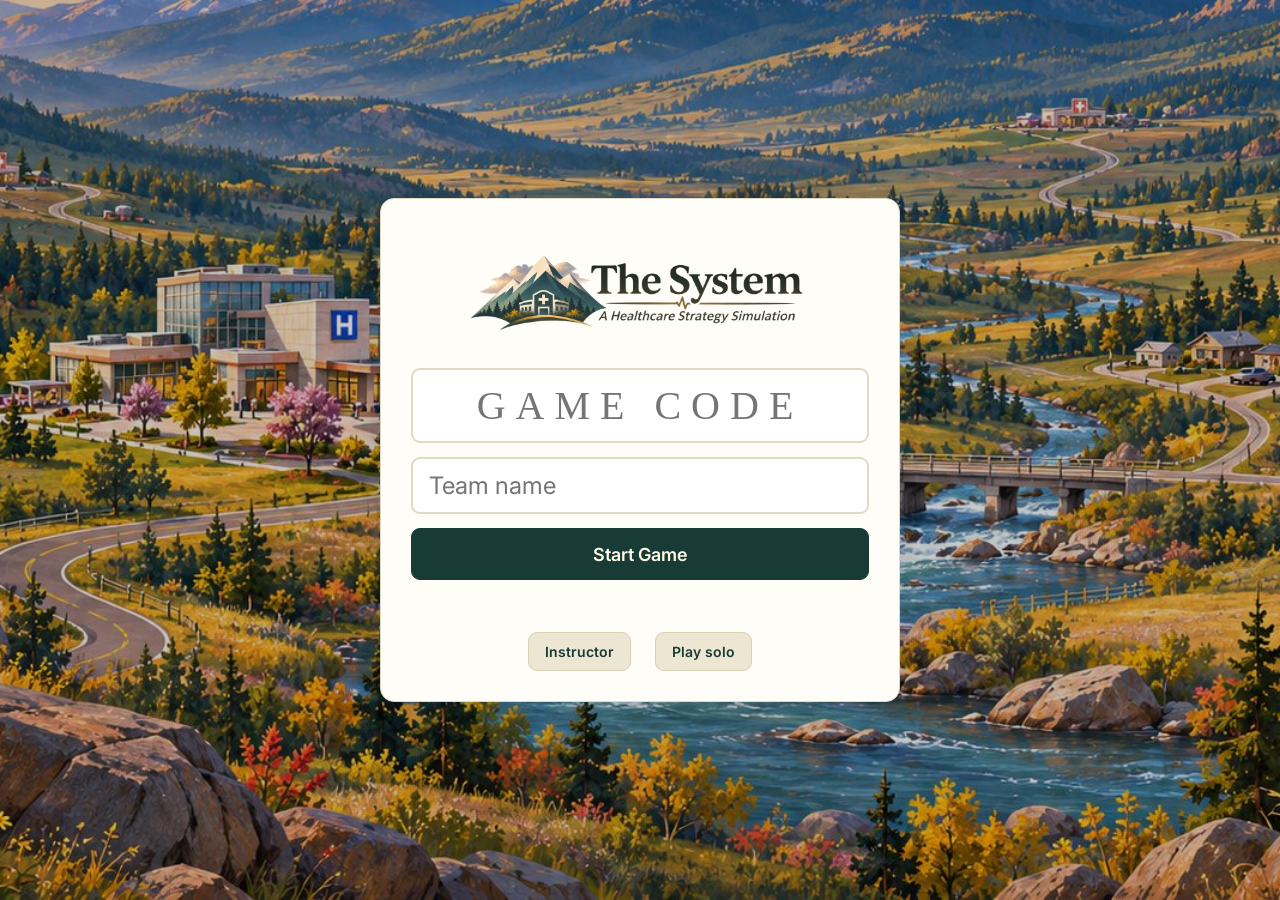
==== index.html @ 3f54ac4e "The System: healthcare strategy simulation for MBA 546 Co-Authored-By: Claude Opus 5.5 <noreply@anth" ====
<!doctype html>
<html lang="en"><head><meta charset="utf-8"><meta name="viewport" content="width=device-width,initial-scale=1">
<title>The System</title>
<link rel="preconnect" href="https://fonts.googleapis.com"><link href="https://fonts.googleapis.com/css2?family=Cormorant+Garamond:wght@500;600;700&family=Inter:wght@400;500;600;700&display=swap" rel="stylesheet">
<link rel="stylesheet" href="src/style.css"></head>
<body><div id="app" style="position:fixed;inset:0"></div>
<script type="module">
import { h, regionScene, logo } from './src/ui.js';
import { makeNet, withLocal } from './src/transport.js';
const net = makeNet(), q = new URLSearchParams(location.search), root = document.getElementById('app');
const code = h('input', { class: 'code', maxlength: 5, placeholder: 'GAME CODE', value: (q.get('code') || '').toUpperCase(), 'aria-label': 'Game code', autocomplete: 'off' });
const name = h('input', { placeholder: 'Team name', maxlength: 40, value: q.get('name') || '', 'aria-label': 'Team name', autocomplete: 'off' });
const err = h('div', { class: 'err', role: 'alert' });
const tokKey = (c, n) => 'sys:tok:' + c + ':' + n.trim().toLowerCase();
async function go() {
  err.textContent = '';
  const c = code.value.trim().toUpperCase(), n = name.value.trim();
  try {
    let saved = null; try { saved = localStorage.getItem(tokKey(c, n)); } catch { /* */ }
    const r = await net.join(c, n, saved);
    try { localStorage.setItem(tokKey(c, n), r.teamToken); } catch { /* */ }
    location.href = withLocal(`team.html?code=${r.code}&t=${encodeURIComponent(r.teamToken)}`);
  } catch (e) { err.textContent = e.message; }
}
[code, name].forEach(i => i.addEventListener('keydown', e => { if (e.key === 'Enter') go(); }));
const bg = regionScene('mountain'); bg.style.cssText = 'position:absolute;inset:0;filter:brightness(.8)';
root.append(h('div', { class: 'center', style: { position: 'absolute', inset: 0 } }, bg,
  h('div', { class: 'glass joinbox' }, logo(380), code, name,
    h('button', { class: 'btn gold big', id: 'join', onclick: go, style: { justifyContent: 'center' } }, 'Start Game'), err,
    h('div', { class: 'row', style: { justifyContent: 'center', gap: '24px' } },
      h('a', { class: 'btn', href: withLocal('host.html'), style: { minHeight: '34px', fontSize: '14px' } }, 'Instructor'),
      h('a', { class: 'btn', href: withLocal('solo.html'), style: { minHeight: '34px', fontSize: '14px' } }, 'Play solo')))));
</script></body></html>
---- src/style.css ----
/* The System: design pack theme. Parchment canvas, warm-white surfaces, evergreen nav and primary actions, aged-gold selection. */
:root{
  --bg:#F6F3E9; --surface:#FFFDF7; --evergreen:#183B35; --jade:#23473F; --olive:#68766B; --gold:#CF9A49; --sage:#7E9B80; --terra:#BA7058; --steel:#7A9DB5; --violet:#9681A7;
  --ink:#1d2a26; --ink2:#46564d; --muted:#68766B; --line:#e0d9c4; --goldsoft:#f6e8c8;
  --good:#3d6b4a; --bad:#9a4a35; --green:#3d6b4a; --red:#9a4a35;
  --shadow:0 6px 24px rgba(24,59,53,.16);
  --serif:Georgia,'Iowan Old Style','Times New Roman',serif;
  --sans:'Inter',system-ui,-apple-system,'Segoe UI',Roboto,sans-serif;
}
*{box-sizing:border-box}
html,body{margin:0;height:100%;background:var(--bg);color:var(--ink);font-family:var(--sans);font-size:16px;-webkit-font-smoothing:antialiased;font-variant-numeric:lining-nums}
button{font:inherit;color:inherit;cursor:pointer}
h1,h2,h3,.serif{font-family:var(--serif);font-weight:700;color:var(--evergreen);margin:0}
:focus-visible{outline:3px solid var(--gold);outline-offset:2px}
.ico{flex:none}
.muted{color:var(--muted)}
.glass,.card,.paper{background:var(--surface);border:1px solid var(--line);border-radius:14px;box-shadow:var(--shadow)}
.btn{background:#ece6d2;border:1px solid #d9d0b4;color:var(--evergreen);border-radius:9px;padding:10px 16px;min-height:44px;display:inline-flex;align-items:center;gap:8px;font-weight:600;transition:.15s}
.btn:hover{background:#e3dbc0}
.btn.gold,.btn.green{background:var(--evergreen);border-color:var(--evergreen);color:#fff8e6}
.btn.gold:hover,.btn.green:hover{background:var(--jade)}
.btn.green{background:var(--good);border-color:var(--good)}
.btn.red{background:var(--terra);border-color:var(--terra);color:#fff}
.btn[disabled]{opacity:.5;cursor:not-allowed}
.btn.big{font-size:18px;padding:12px 24px;min-height:52px}
a.btn{text-decoration:none}
.chip{display:inline-flex;align-items:center;gap:6px;padding:4px 10px;border-radius:999px;background:#efe9d6;border:1px solid var(--line);font-size:13px;color:var(--ink2)}
.chip.good{background:#e3eee4;border-color:var(--sage);color:var(--good)}
.chip.bad{background:#f4e1da;border-color:var(--terra);color:var(--bad)}
.chip.warn{background:var(--goldsoft);border-color:var(--gold);color:#7a5518}
.imgbox{position:relative;overflow:hidden}
.imgbox>*{position:absolute;inset:0;width:100%;height:100%}
.imgtop{object-fit:cover;opacity:0;transition:opacity .6s}
.scene-svg svg{width:100%;height:100%;display:block}
.emblem-svg{display:flex;align-items:center;justify-content:center;border-radius:14px}
.portrait-svg svg{width:100%;height:100%;display:block}
.stepper{display:flex;gap:6px;align-items:center;justify-content:center;margin-top:3px}
.stepper .dot{width:11px;height:11px;border-radius:50%;border:2px solid rgba(255,248,230,.6)}
.stepper .dot.done{background:var(--sage);border-color:var(--sage)}
.stepper .dot.now{background:var(--gold);border-color:var(--gold);box-shadow:0 0 8px var(--gold)}
.bar{height:9px;border-radius:6px;background:#e7e0ca;overflow:hidden;position:relative}
.bar>i{display:block;height:100%;border-radius:6px;background:var(--sage);transition:width .5s}
.bar>b{position:absolute;top:-2px;width:3px;height:13px;background:var(--gold);border-radius:2px;transition:left .4s}
.delta.up{color:var(--good)} .delta.down{color:var(--bad)} .delta.flat{color:var(--muted)}

/* ---------- team app shell ---------- */
#app{position:fixed;inset:0;display:flex;flex-direction:column}
.topbar{display:flex;align-items:center;gap:18px;padding:8px 20px;z-index:20;background:var(--evergreen);color:#fff8e6}
.logo{font-family:var(--serif);font-size:24px;font-weight:700;letter-spacing:2px;color:var(--gold);white-space:nowrap}
.tabs{display:flex;gap:4px}
.tab{background:none;border:0;padding:10px 16px;border-radius:9px;font-size:17px;color:#d9e3da;display:flex;gap:8px;align-items:center;min-height:44px}
.tab.on{color:var(--evergreen);background:#efe4c6;font-weight:700}
.roundbox{margin:0 auto;text-align:center}
.roundbox .t{font-family:var(--serif);font-size:22px;line-height:1.1;font-weight:700;color:#fff8e6}
.roundbox .s{font-size:13px;color:#cfdcd2;margin-top:2px}
.timerbox{min-width:92px;text-align:center;padding:5px 12px;border-radius:10px;border:1px solid rgba(255,248,230,.35);background:var(--jade)}
.timerbox .n{font-family:var(--serif);font-size:28px;line-height:1;font-variant-numeric:tabular-nums;color:#fff8e6}
.timerbox .s{color:#cfdcd2}
.timerbox.low .n{color:#ffb59e}
.teamtag{display:flex;align-items:center;gap:10px;font-size:14px;color:#cfdcd2;text-align:right}
.teamtag b{display:block;color:#fff8e6;font-size:16px}
.stage{position:relative;flex:1;min-height:0;overflow:hidden}
.stage>.scene{position:absolute;inset:0;z-index:0}
.stage.dim>.scene{display:none}
.view{position:absolute;inset:0;z-index:2;overflow:auto;padding:16px 20px}
.stage.dim .view{background:var(--bg)}

/* market / compete hub */
.regionhead{position:absolute;left:40px;top:18px;color:#fff;text-shadow:0 2px 12px rgba(0,0,0,.65);z-index:3}
.regionhead small{letter-spacing:2px;font-size:12px;font-weight:700}
.regionhead h2{font-size:46px;color:#fff;line-height:1.05}
.regionhead div{font-size:18px}
.mk-left{position:absolute;left:24px;top:132px;width:290px;padding:18px;display:flex;flex-direction:column;gap:12px;max-height:calc(100% - 250px);overflow:auto}
.mk-left h3,.mk-right h3{font-size:24px}
.mkt{display:grid;grid-template-columns:54px 1fr;gap:10px;align-items:center}
.mkt .ic{height:46px;display:flex;align-items:center;justify-content:center}
.mkt .ic img{max-width:100%;max-height:100%}
.mkt .nm{font-weight:600}
.mkt .dm{font-family:var(--serif);font-size:26px;line-height:1;color:var(--evergreen);font-weight:700}
.mkt small{color:var(--muted);display:block;margin-top:2px}
.mk-right{position:absolute;right:24px;top:132px;width:330px;padding:18px;display:flex;flex-direction:column;gap:12px;max-height:calc(100% - 250px);overflow:auto}
.met{display:grid;grid-template-columns:30px 1fr;gap:10px}
.met .ic{color:var(--gold);padding-top:2px}
.met .row{display:flex;justify-content:space-between;align-items:baseline;gap:8px}
.met .lbl{font-size:14px;color:var(--ink2)}
.met .val{font-family:var(--serif);font-size:26px;line-height:1;font-weight:700;color:var(--evergreen);font-variant-numeric:tabular-nums}
.met .dl{font-size:13px;margin-top:4px}
.rivals{display:flex;flex-direction:column;gap:6px;font-size:15px;border-top:1px solid var(--line);padding-top:10px}
.rivals .rv{display:grid;grid-template-columns:24px 1fr auto;gap:8px;align-items:center}
.rivals .rv.me{font-weight:700}
.rivals .lab{font-size:11px;letter-spacing:1.5px;color:var(--muted);font-weight:700;text-transform:uppercase}
.eventcard{position:absolute;left:50%;transform:translateX(-50%);top:14px;width:min(400px,32vw);padding:12px 16px;display:flex;gap:12px;align-items:flex-start;overflow:hidden;z-index:4}
.eventcard .ic{width:44px;height:44px;border-radius:10px;background:#f4e1da;color:var(--bad);display:flex;align-items:center;justify-content:center;flex:none;position:relative}
.eventcard .ic.none{background:#e3eee4;color:var(--good)}
.eventcard h3{font-size:20px;position:relative} .eventcard p{margin:2px 0 6px;font-size:14px;color:var(--ink2);position:relative}
.eventcard .et{position:relative}
.eventcard .art{position:absolute;right:0;top:0;width:42%;height:100%;object-fit:cover;opacity:.4;-webkit-mask-image:linear-gradient(90deg,transparent,#000 70%);mask-image:linear-gradient(90deg,transparent,#000 70%);pointer-events:none}
.pinlayer{position:absolute;inset:0;pointer-events:none;z-index:2}
.pin{position:absolute;transform:translate(-50%,-50%);display:flex;align-items:center;gap:6px;background:var(--surface);color:var(--evergreen);border-radius:999px;padding:7px 14px;font-weight:700;font-size:15px;box-shadow:0 4px 14px rgba(0,0,0,.3);white-space:nowrap;border:2px solid transparent}
.pin.me{border-color:var(--gold);font-size:17px;padding:9px 18px}
.pin .sub{color:var(--olive);font-weight:600}
.pin.rival .hexw{opacity:.95}
.pillnav{position:absolute;left:50%;transform:translateX(-50%);bottom:18px;z-index:6;display:flex;gap:6px;align-items:stretch;padding:8px;background:var(--surface);border-radius:20px;box-shadow:var(--shadow);border:1px solid var(--line);max-width:calc(100% - 24px)}
.pn{background:none;border:0;border-radius:14px;padding:8px 18px;min-width:150px;text-align:left;display:flex;flex-direction:column;gap:3px;min-height:60px;justify-content:center}
.pn:hover{background:#f3ecd6}
.pn.on{background:var(--goldsoft);outline:2px solid var(--gold)}
.pn b{font-family:var(--serif);font-size:20px;color:var(--evergreen);display:flex;gap:8px;align-items:center}
.pn small{color:var(--ink2);font-size:12px}
.pn .no{width:24px;height:24px;border-radius:50%;background:var(--gold);color:#1a1405;font-size:14px;display:flex;align-items:center;justify-content:center}
.seg{display:flex;height:9px;border-radius:6px;overflow:hidden;gap:2px;min-width:120px}
.seg i{display:block;height:100%}
.seg .p{background:var(--sage)}.seg .s{background:var(--violet)}.seg .c{background:var(--steel)}
.submitbox{display:flex;flex-direction:column;gap:3px;justify-content:center;align-items:center;padding:0 6px}
.submitbox small{text-align:center;color:var(--ink2);font-size:12px}
.pillnav .btn.big{min-height:48px;padding:8px 22px}

/* compete drawer */
.drawer{position:absolute;z-index:8;left:50%;bottom:108px;transform:translateX(-50%);width:min(880px,94%);max-height:calc(100% - 140px);overflow:auto;padding:18px 24px}
.drawer .hd{display:flex;justify-content:space-between;align-items:center;margin-bottom:6px}
.drawer h2{font-size:30px}
.slr{display:grid;grid-template-columns:44px 140px 1fr 80px;gap:12px;align-items:center;padding:2px 0}
.slr .v{font-family:var(--serif);font-size:22px;text-align:right;font-variant-numeric:tabular-nums;font-weight:700;color:var(--evergreen)}
.bico{width:44px;display:flex;justify-content:center}
input[type=range]{-webkit-appearance:none;appearance:none;width:100%;height:32px;background:none}
input[type=range]::-webkit-slider-runnable-track{height:8px;border-radius:5px;background:#e2dbc3}
input[type=range]::-webkit-slider-thumb{-webkit-appearance:none;width:28px;height:28px;border-radius:50%;background:var(--gold);border:3px solid var(--evergreen);margin-top:-10px}
input[type=range]::-moz-range-track{height:8px;border-radius:5px;background:#e2dbc3}
input[type=range]::-moz-range-thumb{width:24px;height:24px;border-radius:50%;background:var(--gold);border:3px solid var(--evergreen)}
.sw3{display:flex;gap:8px}
.sw3 button{flex:1;padding:10px;border-radius:9px;border:2px solid var(--line);background:var(--surface);display:flex;flex-direction:column;align-items:center;gap:4px;color:var(--evergreen);min-height:60px}
.sw3 button.on{background:var(--goldsoft);border-color:var(--gold)}
.toggle{width:64px;height:34px;border-radius:20px;background:#d7cfb4;border:1px solid var(--line);position:relative;padding:0}
.toggle::after{content:'';position:absolute;top:3px;left:3px;width:26px;height:26px;border-radius:50%;background:#fff;transition:.2s;box-shadow:0 1px 3px rgba(0,0,0,.3)}
.toggle.on{background:var(--good)} .toggle.on::after{left:33px}
.fc{display:grid;grid-template-columns:repeat(4,1fr);gap:10px;margin:8px 0;padding:10px 12px;border-radius:12px;background:#f3eddb;border:1px dashed #cdbf95}
.fc .k{font-size:12px;color:var(--ink2)} .fc .n{font-family:var(--serif);font-size:24px;font-weight:700;color:var(--evergreen)}
.cashline{display:flex;gap:16px;align-items:center;flex-wrap:wrap;margin:4px 0}

/* organize */
.org{display:grid;grid-template-columns:minmax(360px,1fr) minmax(380px,1.05fr) minmax(300px,.85fr);gap:16px;align-items:start}
.org .col{display:flex;flex-direction:column;gap:14px;min-height:0}
.pagehead{margin-bottom:12px}
.pagehead small{letter-spacing:2px;font-size:12px;font-weight:700;color:var(--muted)}
.pagehead h2{font-size:34px}
.starwrap{padding:12px;display:flex;flex-direction:column;align-items:center;background:#ece6d1}
.star{width:100%;max-width:520px;display:block}
.seg-hit{cursor:pointer;transition:filter .15s}
.seg-hit:hover polygon,.seg-hit:focus-visible polygon{filter:brightness(1.07)}
.seg-hit:focus-visible{outline:none}
.seg-hit:focus-visible polygon{stroke:var(--evergreen);stroke-width:5}
.card{padding:16px}
.card h3{font-size:22px;margin-bottom:8px}
.prow2{padding:8px 0;border-bottom:1px solid var(--line)}
.prow2:last-child{border-bottom:0}
.prow2.sel{background:#fbf4de;border-radius:10px;padding:8px;margin:0 -8px}
.prow2 .nm{font-family:var(--serif);font-weight:700;color:var(--evergreen);font-size:18px;display:flex;justify-content:space-between;align-items:center;margin-bottom:6px}
.tiles{display:grid;grid-template-columns:repeat(3,1fr);gap:8px}
.tile{display:flex;flex-direction:column;align-items:center;gap:4px;text-align:center;padding:8px 6px;border-radius:9px;border:2px solid var(--line);background:var(--surface);min-height:72px;font-size:14px;line-height:1.15;color:var(--evergreen);font-weight:600}
.tile:hover{border-color:#bfae7a}
.tile.plan{border-color:var(--gold);background:var(--goldsoft)}
.tile .now{font-size:11px;color:var(--good);font-weight:600}
.capbars{display:grid;grid-template-columns:1fr;gap:9px}
.capbars .l{display:flex;justify-content:space-between;font-size:14px;margin-bottom:3px;color:var(--ink2)}
.capbars .l b{color:var(--evergreen)}
.friction{background:#f3e9d0;border:1px solid #e2d3a6;border-radius:12px;padding:12px 14px;margin-top:10px}
.friction b{font-family:var(--serif);color:var(--evergreen);font-size:18px}
.friction p{margin:4px 0 0;font-size:14px;color:var(--ink2)}
.chips{display:flex;gap:6px;flex-wrap:wrap}
.wf{display:grid;grid-template-columns:repeat(4,1fr);gap:8px}
.wf .p{text-align:center;font-size:11px}
.wf .portrait{width:100%;aspect-ratio:561/701;border-radius:10px;margin-bottom:6px}
.gauge{height:8px;border-radius:5px;background:#e7e0ca;overflow:hidden;margin:3px 0}
.gauge i{display:block;height:100%}

/* lead */
.board{display:grid;grid-template-columns:minmax(260px,.9fr) 1.4fr;gap:16px;align-items:start}
.leadpic{position:relative;border-radius:16px;overflow:hidden;aspect-ratio:561/701;max-height:calc(100vh - 200px);box-shadow:var(--shadow);width:100%;background:#cfdcd2}
.leadpic .portrait{position:absolute;inset:0;width:100%;height:100%}
.leadpic .cap{position:absolute;left:14px;right:14px;bottom:14px;background:rgba(255,253,247,.94);border-radius:12px;padding:10px 14px}
.leadpic .role{font-size:11px;letter-spacing:1.5px;color:var(--muted);font-weight:700}
.leadpic .cap b{font-family:var(--serif);font-size:22px;color:var(--evergreen);display:block}
.proposal{position:relative;overflow:hidden}
.proposal .bgart{position:absolute;inset:0;width:100%;height:100%;object-fit:cover;opacity:.12;pointer-events:none}
.proposal>*:not(.bgart){position:relative}
.quote{font-family:var(--serif);font-size:24px;line-height:1.3;color:var(--evergreen);margin:6px 0 10px}
.radios{display:flex;flex-direction:column;gap:8px}
.radio{display:grid;grid-template-columns:22px 34px 1fr auto;gap:10px;align-items:center;text-align:left;padding:12px;border-radius:12px;border:2px solid var(--line);background:var(--surface);min-height:56px}
.radio .dotr{width:18px;height:18px;border-radius:50%;border:2px solid var(--olive)}
.radio.on{border-color:var(--gold);background:var(--goldsoft)}
.radio.on .dotr{background:var(--evergreen);box-shadow:inset 0 0 0 3px var(--goldsoft);border-color:var(--evergreen)}
.radio .rt{display:flex;flex-direction:column}.radio .rt b{font-family:var(--serif);font-size:19px;color:var(--evergreen)}.radio small{color:var(--ink2);font-size:14px}
.resp{display:grid;grid-template-columns:repeat(3,1fr);gap:8px;margin-top:12px}
.resp button{display:flex;flex-direction:column;align-items:center;gap:3px;border-radius:9px;border:2px solid transparent;padding:10px 6px;font-weight:700;min-height:60px;background:#ece6d2;color:var(--evergreen)}
.resp button.accept{background:var(--evergreen);color:#fff8e6}
.resp button.on{outline:3px solid var(--gold);outline-offset:1px}
.resp small{font-weight:500;opacity:.85}
.sumrow{display:flex;gap:12px;align-items:center;padding:8px 0;border-bottom:1px solid var(--line)}
.role{font-size:12px;letter-spacing:1.5px;color:var(--muted);font-weight:700}

/* modal overlays */
.overlay{position:fixed;inset:0;z-index:50;background:rgba(24,59,53,.62);display:flex;align-items:center;justify-content:center;padding:20px;overflow:auto}
.res,.wiz{width:min(920px,100%);padding:24px 28px;background:var(--surface);border-radius:18px;box-shadow:0 20px 60px rgba(0,0,0,.4)}
.reshead{position:relative;height:130px;border-radius:12px;overflow:hidden;margin-bottom:6px;display:flex;align-items:flex-end;padding:12px 16px}
.reshead .resscene{position:absolute;inset:0;filter:brightness(.7)}
.reshead h2{position:relative;font-size:42px;color:#fff;text-shadow:0 2px 8px #000}
.res h2{font-size:38px}
.resgrid{display:grid;grid-template-columns:repeat(4,1fr);gap:12px;margin:14px 0}
.rbox{padding:12px 14px;border-radius:12px;background:#f3eddb}
.rbox .k{font-size:13px;color:var(--ink2);gap:6px;align-items:center}
.rbox .n{font-family:var(--serif);font-size:36px;line-height:1.1;font-variant-numeric:tabular-nums;color:var(--evergreen);font-weight:700}
.takeaway{background:var(--goldsoft);border:1px solid #e5cf9b;border-radius:12px;padding:12px 16px}
.takeaway h3{font-size:22px}
.takeaway ul{margin:6px 0 0;padding-left:20px;font-size:17px;line-height:1.45}
.notes{display:flex;flex-direction:column;gap:6px;margin:6px 0 16px}
.note{padding:8px 12px;border-radius:10px;background:#f3eddb;font-size:15px}
.scorebar{display:grid;grid-template-columns:120px 1fr 56px;gap:10px;align-items:center;margin:6px 0}
.wizhead{display:flex;justify-content:space-between;align-items:center;gap:12px;flex-wrap:wrap}
.wsteps{display:flex;gap:14px;flex-wrap:wrap}
.ws{display:flex;gap:6px;align-items:center;color:var(--muted)}
.ws i{font-style:normal;width:26px;height:26px;border-radius:50%;border:2px solid var(--muted);display:flex;align-items:center;justify-content:center;font-size:13px}
.ws.now{color:var(--evergreen);font-weight:700}.ws.now i{background:var(--gold);border-color:var(--gold);color:#1a1405}.ws.done i{background:var(--sage);border-color:var(--sage);color:#fff}
.wizbody{margin-top:16px;min-height:220px}
.wizregion{position:relative;height:300px;border-radius:14px;overflow:hidden}
.wizscene{position:absolute;inset:0}
.archs{display:grid;grid-template-columns:repeat(3,1fr);gap:12px;width:100%}
.arch{text-align:left;border-radius:14px;border:2px solid var(--line);background:var(--surface);padding:12px;display:flex;flex-direction:column;gap:8px}
.arch.on{border-color:var(--gold);background:var(--goldsoft)}
.arch b{font-family:var(--serif);font-size:21px;color:var(--evergreen)}
.minibars{display:flex;gap:4px;align-items:flex-end;height:34px}
.minibars i{flex:1;background:var(--steel);border-radius:3px 3px 0 0}

/* join / title */
.center{min-height:100%;display:flex;align-items:center;justify-content:center;padding:24px;position:relative}
.joinbox{width:min(520px,100%);padding:30px;display:flex;flex-direction:column;gap:14px;z-index:2}
.joinbox input,.field{font:inherit;font-size:24px;padding:12px 16px;border-radius:9px;border:2px solid var(--line);background:#fff;color:var(--ink);width:100%}
input.code{text-transform:uppercase;letter-spacing:10px;text-align:center;font-family:var(--serif);font-size:40px}
.err{color:var(--bad);min-height:24px;text-align:center}
.logoplate{background:var(--surface);border-radius:12px;padding:2px 8px;margin:0 auto}
.brand{display:flex;align-items:center;min-width:150px}
.brand .logoplate{margin:0}

/* host */
.host{display:grid;grid-template-columns:380px 1fr;gap:16px;padding:16px;height:100%;min-height:0}
.host .side,.host .main{display:flex;flex-direction:column;gap:14px;min-height:0;overflow:auto}
.codebig{font-family:var(--serif);font-size:80px;letter-spacing:8px;color:var(--evergreen);text-align:center;line-height:1;font-weight:700}
table.t{width:100%;border-collapse:collapse;font-size:15px}
table.t th{text-align:left;color:var(--muted);font-weight:600;padding:6px;border-bottom:1px solid var(--line)}
table.t td{padding:6px;border-bottom:1px solid #eee7d3}
select,.inp{font:inherit;background:#fff;color:var(--ink);border:1px solid #cfc6a8;border-radius:8px;padding:8px 10px;min-height:40px}
.row{display:flex;gap:8px;align-items:center;flex-wrap:wrap}
.pre{font-family:ui-monospace,Consolas,monospace;font-size:12px;white-space:pre-wrap;max-height:260px;overflow:auto;background:#f3eddb;padding:8px;border-radius:8px}
.rtag{display:inline-block;width:10px;height:10px;border-radius:50%;margin-right:6px}

/* projector */
.proj{position:fixed;inset:0;display:flex;flex-direction:column;padding:18px 26px;gap:14px;background:var(--evergreen);color:#fff8e6}
.proj .head{display:flex;align-items:center;gap:26px}
.proj .rt{font-family:var(--serif);font-size:54px;line-height:1;font-weight:700;color:#fff8e6}
.proj .big{font-family:var(--serif);font-size:84px;font-variant-numeric:tabular-nums;line-height:1;color:#fff8e6}
.proj .grid{flex:1;min-height:0;display:grid;grid-template-columns:repeat(4,1fr);gap:16px}
.rp{position:relative;border-radius:16px;overflow:hidden;background:var(--surface);color:var(--ink);display:flex;flex-direction:column;box-shadow:var(--shadow)}
.rp>.scene{position:absolute;left:0;right:0;top:0;height:34%}
.rp .in{position:relative;z-index:2;padding:14px 18px;display:flex;flex-direction:column;gap:8px;min-height:0;flex:1;margin-top:34%}
.rp h2{font-size:34px;line-height:1.05}
.rp .tag{font-size:18px;color:var(--muted)}
.rp .ev{font-size:18px;color:#7a5518;display:flex;gap:8px;align-items:center}
.prow{display:grid;grid-template-columns:30px minmax(0,1fr) 150px;row-gap:3px;column-gap:10px;align-items:center;font-size:22px;white-space:nowrap}
.prow .nm{white-space:nowrap;overflow:hidden;text-overflow:ellipsis;grid-column:2}
.prow .bar{grid-column:2/4;grid-row:2;height:14px;border-radius:8px}
.prow .bar>i{transition:width 1.4s cubic-bezier(.2,.8,.2,1)}
.prow .pcw{grid-column:3;grid-row:1;text-align:right}
.prow .pc{font-family:var(--serif);font-size:30px;font-weight:700;color:var(--evergreen)}
.prow .sub{color:var(--good)}
.proj .foot{display:flex;gap:18px;align-items:center;font-size:24px}
.proj .chip{background:#efe4c6;color:var(--evergreen);border-color:#efe4c6}
.winner{background:var(--goldsoft);border-radius:10px;outline:2px solid var(--gold)}
.champ{position:absolute;inset:0;z-index:30;background:rgba(24,59,53,.96);display:flex;flex-direction:column;align-items:center;justify-content:center;gap:10px}
.champ .nm{font-family:var(--serif);font-size:110px;color:var(--gold);text-align:center;line-height:1;font-weight:700}
.champ .muted{color:#cfdcd2}

@media (max-width:1150px){
  .org{grid-template-columns:1fr 1fr}.org .col:last-child{grid-column:1/-1}
  .board{grid-template-columns:1fr}.leadpic{max-height:340px;aspect-ratio:auto;height:300px}
  .mk-left,.mk-right{width:240px;padding:14px}.mk-right{max-height:calc(100% - 250px)}
  .regionhead h2{font-size:34px}.regionhead{left:24px}
  .eventcard{display:none}
  .teamtag div{display:none}.resgrid{grid-template-columns:repeat(2,1fr)}.archs{grid-template-columns:1fr}
  .slr{grid-template-columns:36px 100px 1fr 64px}.pn{min-width:110px;padding:8px 10px}
  .topbar{gap:10px;padding:6px 12px}.tab{padding:8px 10px;font-size:15px}.roundbox .t{font-size:18px}
  .host{grid-template-columns:300px 1fr}.codebig{font-size:56px}
}
@media (prefers-reduced-motion:reduce){*{transition:none!important;animation:none!important}}

.pn .row{flex-wrap:nowrap;gap:3px}
.pn .chip{padding:1px 6px;font-size:11px}
.submitbox .btn{white-space:nowrap}
.starwrap .star{max-width:560px}
.champ{background:#183B35}
.champ div,.champ .muted{color:#cfdcd2}
.champ .nm{color:var(--gold)}
.champ .serif{color:#fff8e6}

.leadpic .cap{background:#FFFDF7;bottom:10px}
.rp>.scene{position:relative;height:32%;flex:none}
.rp .in{margin-top:0}
.proj #sub{color:#cfdcd2!important}

.champ .champlab{font-size:36px;color:#fff8e6!important;letter-spacing:2px}
.champ .champscore{font-size:48px;color:#fff8e6!important;font-weight:600}
.champ .champreg{font-size:26px;color:#f1d79a!important}

.regplate{position:absolute;left:14px;bottom:14px;background:rgba(255,253,247,.96);border-radius:12px;padding:10px 16px;box-shadow:0 4px 14px rgba(0,0,0,.25)}
.prow2{position:relative}
.prow2 .nm{gap:8px}
.helpbtn{min-height:34px;padding:4px 12px;font-size:13px}
.helppop{position:absolute;z-index:12;left:0;right:0;top:100%;background:var(--surface);border:1px solid var(--line);border-radius:12px;padding:10px;box-shadow:0 12px 32px rgba(0,0,0,.3);display:flex;flex-direction:column;gap:8px;align-items:flex-end}
.helppop .art{width:100%;border-radius:8px}
.wf{grid-template-columns:repeat(2,1fr);gap:14px}
.wf .p{font-size:14px;text-align:left}
.wf .portrait{width:100%;aspect-ratio:561/701;border-radius:12px;margin-bottom:6px}
.wf .gname{font-family:var(--serif);font-weight:700;color:var(--evergreen);font-size:17px}
.wf .gline{display:flex;justify-content:space-between;color:var(--ink2)}
.wf .gline b{color:var(--evergreen)}
.board{grid-template-columns:repeat(auto-fit,minmax(380px,1fr))}
.propgrid{display:grid;grid-template-columns:200px 1fr;gap:16px;align-items:start}
.leadpic.small{aspect-ratio:561/701;max-height:none;width:200px}
.leadpic.small .cap{left:8px;right:8px;bottom:8px;padding:6px 10px}
.leadpic.small .cap b{font-size:16px}
@media (max-width:700px){.propgrid{grid-template-columns:1fr}}
.leadpic.small{height:auto}
.board{grid-template-columns:minmax(340px,.8fr) minmax(460px,1.3fr)}@media (max-width:1150px){.board{grid-template-columns:1fr}}
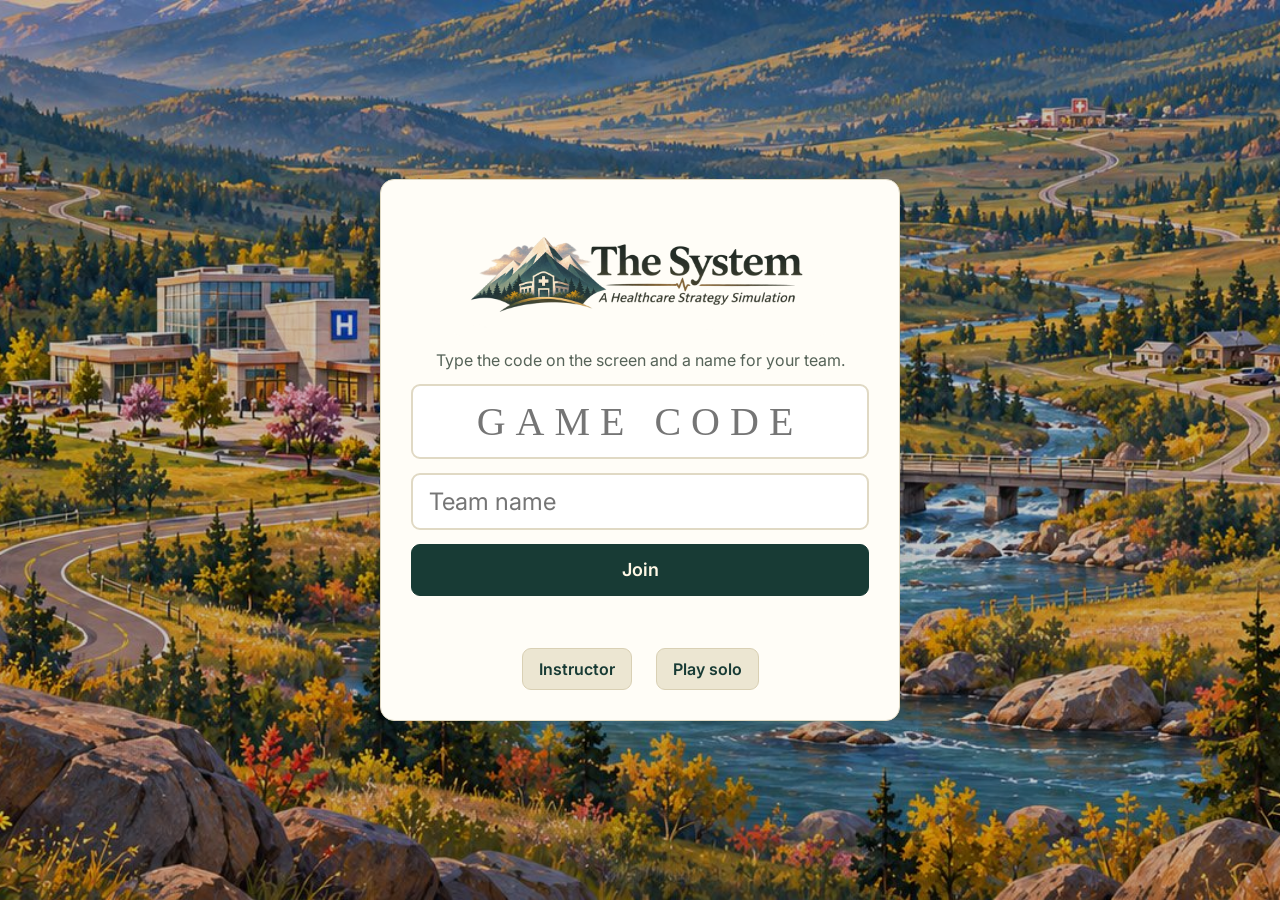
==== commit e9ca4df6: "feat(game): code join, auto rounds, projector stage, star chooser, new-game button Co-Authored-By: C" ====
--- a/index.html
+++ b/index.html
@@ -5,29 +5,6 @@
 <link rel="stylesheet" href="src/style.css"></head>
 <body><div id="app" style="position:fixed;inset:0"></div>
 <script type="module">
-import { h, regionScene, logo } from './src/ui.js';
-import { makeNet, withLocal } from './src/transport.js';
-const net = makeNet(), q = new URLSearchParams(location.search), root = document.getElementById('app');
-const code = h('input', { class: 'code', maxlength: 5, placeholder: 'GAME CODE', value: (q.get('code') || '').toUpperCase(), 'aria-label': 'Game code', autocomplete: 'off' });
-const name = h('input', { placeholder: 'Team name', maxlength: 40, value: q.get('name') || '', 'aria-label': 'Team name', autocomplete: 'off' });
-const err = h('div', { class: 'err', role: 'alert' });
-const tokKey = (c, n) => 'sys:tok:' + c + ':' + n.trim().toLowerCase();
-async function go() {
-  err.textContent = '';
-  const c = code.value.trim().toUpperCase(), n = name.value.trim();
-  try {
-    let saved = null; try { saved = localStorage.getItem(tokKey(c, n)); } catch { /* */ }
-    const r = await net.join(c, n, saved);
-    try { localStorage.setItem(tokKey(c, n), r.teamToken); } catch { /* */ }
-    location.href = withLocal(`team.html?code=${r.code}&t=${encodeURIComponent(r.teamToken)}`);
-  } catch (e) { err.textContent = e.message; }
-}
-[code, name].forEach(i => i.addEventListener('keydown', e => { if (e.key === 'Enter') go(); }));
-const bg = regionScene('mountain'); bg.style.cssText = 'position:absolute;inset:0;filter:brightness(.8)';
-root.append(h('div', { class: 'center', style: { position: 'absolute', inset: 0 } }, bg,
-  h('div', { class: 'glass joinbox' }, logo(380), code, name,
-    h('button', { class: 'btn gold big', id: 'join', onclick: go, style: { justifyContent: 'center' } }, 'Start Game'), err,
-    h('div', { class: 'row', style: { justifyContent: 'center', gap: '24px' } },
-      h('a', { class: 'btn', href: withLocal('host.html'), style: { minHeight: '34px', fontSize: '14px' } }, 'Instructor'),
-      h('a', { class: 'btn', href: withLocal('solo.html'), style: { minHeight: '34px', fontSize: '14px' } }, 'Play solo')))));
+import { mountJoin } from './src/join.js';
+mountJoin(document.getElementById('app'));
 </script></body></html>
--- a/src/style.css
+++ b/src/style.css
@@ -288,6 +288,8 @@
   .topbar{gap:10px;padding:6px 12px}.tab{padding:8px 10px;font-size:15px}.roundbox .t{font-size:18px}
   .host{grid-template-columns:300px 1fr}.codebig{font-size:56px}
 }
+.emb{background:none;border:2px solid transparent;border-radius:12px;padding:6px;min-width:44px;min-height:44px}
+.emb.on{border-color:var(--gold);background:var(--goldsoft)}
 @media (prefers-reduced-motion:reduce){*{transition:none!important;animation:none!important}}
 
 .pn .row{flex-wrap:nowrap;gap:3px}
@@ -328,3 +330,309 @@
 @media (max-width:700px){.propgrid{grid-template-columns:1fr}}
 .leadpic.small{height:auto}
 .board{grid-template-columns:minmax(340px,.8fr) minmax(460px,1.3fr)}@media (max-width:1150px){.board{grid-template-columns:1fr}}
+
+/* ---------- v2: brief, cards, reveal ---------- */
+.stage:not(.dim) .view{padding-top:130px}
+.brief{display:grid;grid-template-columns:minmax(300px,1.3fr) minmax(280px,1fr) minmax(260px,.9fr);gap:16px;align-items:start}
+.brief .col{display:flex;flex-direction:column;gap:14px}
+.brief-head{position:relative;overflow:hidden;min-height:170px}
+.brief-head h2{font-size:34px;margin:4px 0}
+.brief-head p{font-size:18px;color:var(--ink2);margin:0;position:relative;max-width:70%}
+.brief-head .bgart{position:absolute;right:0;top:0;width:55%;height:100%;object-fit:cover;opacity:.55;-webkit-mask-image:linear-gradient(90deg,transparent,#000 55%);mask-image:linear-gradient(90deg,transparent,#000 55%)}
+.brief-head>*:not(.bgart){position:relative}
+.newsline{display:flex;gap:10px;align-items:center;padding:7px 0;border-bottom:1px solid var(--line);font-size:16px}
+.newsline:last-child{border-bottom:0}
+.warncard{background:var(--goldsoft);border-color:var(--gold)}
+.tinyport{width:46px;height:58px;border-radius:8px;overflow:hidden;flex:none;position:relative}
+.tinyport.big{width:64px;height:80px}
+.tinyport .portrait{position:absolute;inset:0;width:100%;height:100%}
+.meters{display:flex;flex-direction:column;gap:10px}
+.meter b{font-family:var(--serif);color:var(--evergreen)}
+.meter .bar{margin-top:4px}
+.strikemeter{margin-top:6px;padding-top:8px;border-top:1px dashed var(--line)}
+.bar.strikebar{overflow:visible;height:12px}
+.bar.strikebar>i.bad{background:var(--terra)}
+.bar.strikebar>b{top:-5px;height:22px;width:4px;background:var(--evergreen)}
+.cardsteps{display:grid;grid-template-columns:repeat(3,1fr);gap:10px;margin-bottom:14px}
+.cstep{display:flex;gap:10px;align-items:center;text-align:left;padding:10px 14px;border-radius:12px;border:2px solid var(--line);background:var(--surface);min-height:60px}
+.cstep.on{border-color:var(--gold);background:var(--goldsoft)}
+.cstep .no{width:30px;height:30px;border-radius:50%;background:#ddd5b9;display:flex;align-items:center;justify-content:center;font-weight:700;color:var(--evergreen);flex:none}
+.cstep.done .no{background:var(--sage);color:#fff}
+.cstep b{display:block;font-family:var(--serif);font-size:18px;color:var(--evergreen)}
+.cstep small{color:var(--ink2)}
+.cardbody{display:flex;flex-direction:column;gap:14px;padding-bottom:150px}
+.cardhead{display:flex;gap:16px;align-items:center}
+.cardhead h2{font-size:32px}
+.otiles{display:grid;grid-template-columns:repeat(auto-fit,minmax(270px,1fr));gap:12px;align-items:stretch}
+.otile{display:flex;flex-direction:column;gap:8px;text-align:left;background:var(--surface);border:2px solid var(--line);border-radius:14px;padding:14px;box-shadow:var(--shadow);min-height:150px}
+.otile:hover:not(.locked){border-color:#bfae7a}
+.otile.sel{border-color:var(--gold);background:var(--goldsoft)}
+.otile.locked{opacity:.55;background:#eee9d8;cursor:not-allowed}
+.otitle{font-family:var(--serif);font-size:22px;font-weight:700;color:var(--evergreen);display:flex;justify-content:space-between;gap:8px;align-items:baseline}
+.ocost{font-family:var(--sans);font-size:14px;font-weight:700;color:var(--ink2);background:#efe9d6;border-radius:999px;padding:2px 10px;white-space:nowrap}
+.oline{font-size:16px;color:var(--ink2)}
+.fit{border-radius:10px;background:#e8f0e6;padding:8px 10px;font-size:14px}
+.fit.weak{background:#f6e3da}
+.fitrow{display:flex;gap:6px;align-items:center;flex-wrap:wrap}
+.fitwhy{margin-top:3px;color:var(--ink2)}
+.lockwhy{display:flex;gap:6px;align-items:center;font-size:14px;color:var(--bad);font-weight:600}
+.cardnav{position:fixed;left:0;right:0;bottom:0;z-index:12;background:var(--surface);border-top:1px solid var(--line);padding:10px 20px 12px;display:flex;flex-direction:column;gap:6px;box-shadow:0 -6px 20px rgba(24,59,53,.15)}
+.subnote{color:var(--ink2);min-height:16px}
+.budget .bad{color:var(--bad);font-weight:700}
+.budgetbar{height:14px;overflow:visible;margin-top:4px}
+.budgetbar .cashpart{position:absolute;left:0;top:0;background:var(--sage)}
+.budgetbar .creditpart{position:absolute;top:0;background:var(--terra)}
+.budgetbar .creditmark{top:-3px;height:20px;width:3px;background:var(--evergreen)}
+.targets .row{gap:10px}
+.rvsteps{display:flex;gap:18px;margin:6px 0 14px;flex-wrap:wrap}
+.rvs{display:flex;gap:6px;align-items:center;color:var(--muted)}
+.rvs i{font-style:normal;width:26px;height:26px;border-radius:50%;border:2px solid var(--muted);display:flex;align-items:center;justify-content:center;font-size:13px}
+.rvs.now{color:var(--evergreen);font-weight:700}.rvs.now i{background:var(--gold);border-color:var(--gold);color:#1a1405}.rvs.done i{background:var(--sage);border-color:var(--sage);color:#fff}
+.tug{display:grid;grid-template-columns:repeat(3,1fr);gap:14px}
+.tugcol h3{font-size:20px}
+.tugrow{display:grid;grid-template-columns:28px 1fr 44px;grid-template-rows:auto auto;column-gap:8px;row-gap:3px;align-items:center;padding:6px 0;font-size:15px}
+.tugrow .nm{overflow:hidden;text-overflow:ellipsis;white-space:nowrap}
+.tugrow .bar{grid-column:2/4;height:11px}
+.tugrow .bar>i{transition:width 1.4s cubic-bezier(.2,.8,.2,1);background:var(--steel)}
+.tugrow .bar>i.mine{background:var(--evergreen)}
+.tugrow.mine{background:var(--goldsoft);border-radius:8px;padding:6px}
+.tugrow .delta{grid-column:1/-1;font-size:13px;margin-top:-2px;padding-left:36px}
+.tugrow b{text-align:right}
+.headlines{display:grid;grid-template-columns:1fr 1fr;gap:14px}
+.hl{display:flex;flex-direction:column;gap:10px;align-items:flex-start;min-height:200px}
+.hl p{font-family:var(--serif);font-size:26px;line-height:1.3;color:var(--evergreen);margin:0}
+.hl.rival{background:#f6e9e3}
+.meters4{display:grid;grid-template-columns:repeat(2,1fr);gap:12px}
+.cause{margin-top:8px;font-size:15px;color:var(--ink2);line-height:1.35}
+@media (max-width:1150px){.brief{grid-template-columns:1fr}.tug{grid-template-columns:1fr}.headlines{grid-template-columns:1fr}.cardsteps{grid-template-columns:1fr}.stage:not(.dim) .view{padding-top:110px}}
+/* projector v2 */
+.slidebox{flex:1;min-height:0;display:flex;flex-direction:column;gap:10px;position:relative}
+.pslide{flex:1;min-height:0;display:grid;grid-template-columns:1.1fr 1fr;gap:20px}
+.pslide .rp{min-height:0}
+.rp .in{gap:12px}
+.prow{grid-template-columns:42px minmax(0,1fr) 170px;font-size:28px}
+.prow .pc{font-size:38px}
+.prow .bar{height:18px}
+.newspanel{background:var(--surface);color:var(--ink);border-radius:16px;padding:22px 26px;overflow:hidden;display:flex;flex-direction:column;gap:12px;box-shadow:var(--shadow)}
+.newspanel h3{font-size:34px}
+.nline{display:flex;gap:14px;align-items:center;font-size:27px;line-height:1.25;padding:8px 0;border-bottom:1px solid var(--line)}
+.nline.showdown{background:var(--goldsoft);border-radius:10px;padding:10px}
+.dots{display:flex;gap:10px;justify-content:center}
+.sd{width:14px;height:14px;border-radius:50%;background:rgba(255,248,230,.3)}
+.sd.on{background:var(--gold)}
+.strikemap,.survivors{flex:1;background:var(--surface);color:var(--ink);border-radius:16px;padding:22px 26px;overflow:hidden}
+.strikemap h2,.survivors h2{font-size:44px;margin-bottom:14px}
+.scols{display:grid;grid-template-columns:repeat(4,1fr);gap:16px}
+.scol h3{font-size:26px;margin-bottom:8px}
+.stile{display:grid;grid-template-columns:40px 1fr auto;gap:8px;align-items:center;padding:10px 12px;border-radius:12px;margin-bottom:8px;font-size:22px}
+.stile small{grid-column:2/4;color:var(--ink2);font-size:16px}
+.stile.held{background:#e3eee4}.stile.out{background:#f4e1da;outline:2px solid var(--terra)}
+.stile.held b{color:var(--good)}.stile.out b{color:var(--bad)}
+.svt{width:100%;border-collapse:collapse;font-size:24px}
+.svt th{text-align:left;color:var(--muted);padding:6px 10px;border-bottom:2px solid var(--line)}
+.svt td{padding:6px 10px;border-bottom:1px solid #eee7d3}
+.lobbyslide{flex:1;display:flex;flex-direction:column;align-items:center;justify-content:center;gap:20px}
+
+/* compact tug, short windows */
+.tug{display:flex;flex-direction:column;gap:14px}
+.tugmkt{display:grid;grid-template-columns:150px 1fr;gap:14px;align-items:center}
+.tugname{display:flex;gap:8px;align-items:center;font-family:var(--serif);font-size:19px;color:var(--evergreen)}
+.stack{display:flex;height:34px;border-radius:9px;overflow:hidden;background:#e7e0ca;gap:2px}
+.stack .tseg{display:flex;align-items:center;justify-content:center;color:#fff;font-style:normal;font-weight:700;font-size:14px;transition:width 1.4s cubic-bezier(.2,.8,.2,1);min-width:0;overflow:hidden}
+.stack .tseg.mine{outline:3px solid var(--gold);outline-offset:-3px;z-index:1}
+.stack .tseg.outside{flex:1;background:repeating-linear-gradient(45deg,#e7e0ca,#e7e0ca 6px,#ded6bc 6px,#ded6bc 12px)}
+.legend{display:flex;flex-wrap:wrap;gap:4px 16px;margin-top:6px;font-size:14px}
+.lg{display:flex;gap:6px;align-items:center}
+.lg.mine{font-weight:700}
+.lg .sw{width:12px;height:12px;border-radius:3px;display:inline-block}
+.lg .delta{font-size:13px}
+.rvfoot{position:sticky;bottom:0;background:var(--surface);padding:10px 0 2px;z-index:3}
+.briefgo{position:fixed;left:0;right:0;bottom:0;z-index:12;padding:10px;background:linear-gradient(transparent,rgba(24,59,53,.35))}
+@media (max-height:800px){
+  .reshead{height:70px;margin-bottom:2px}.reshead h2{font-size:28px}.res,.wiz{padding:14px 20px}
+  .rvsteps{margin:4px 0 8px}.rbox .n{font-size:30px}.hl{min-height:140px}.hl p{font-size:22px}
+  .otile{min-height:120px;padding:10px}.cardbody{padding-bottom:130px;gap:10px}.cardhead h2{font-size:26px}
+  .brief-head{min-height:120px}.cardsteps{margin-bottom:8px}.cstep{min-height:48px}
+}
+@media (max-width:1150px){.tugmkt{grid-template-columns:1fr}}
+
+.brief-head .means{font-size:16px;margin-top:10px;max-width:100%;color:var(--ink);background:rgba(255,253,247,.85);border-radius:10px;padding:8px 10px}
+.floorwarn{display:flex;gap:8px;align-items:center;background:#f6e3da;border:1px solid var(--terra);color:var(--bad);border-radius:10px;padding:8px 10px;font-weight:600;font-size:15px}
+
+/* quality floor meter */
+.floorbar{overflow:visible;height:12px}
+.floorbar.green>i{background:var(--sage)}.floorbar.amber>i{background:var(--gold)}.floorbar.red>i{background:var(--terra)}.floorbar.none>i{background:#cfc7ac}
+.floortick{top:-4px;height:20px;width:4px;background:var(--evergreen)}
+.floormeter{padding-top:6px;border-top:1px dashed var(--line)}
+.floorstrip{display:grid;grid-template-columns:auto auto 1fr minmax(120px,240px);gap:10px;align-items:center;padding:8px 14px;border-radius:12px;border:1px solid var(--line);background:var(--surface);font-size:15px}
+.floorstrip b{font-family:var(--serif);color:var(--evergreen)}
+.floorstrip.amber{background:var(--goldsoft);border-color:var(--gold)}
+.floorstrip.red{background:#f6e3da;border-color:var(--terra);color:var(--bad)}
+.floortickchip{display:flex;gap:6px;align-items:center;color:var(--bad);font-weight:700;font-size:14px;border-left:4px solid var(--terra);padding-left:8px}
+@media (max-width:700px){.floorstrip{grid-template-columns:auto 1fr}.floorstrip .bar{grid-column:1/-1}}
+
+/* projector region assignment */
+.assign{flex:1;background:var(--surface);color:var(--ink);border-radius:16px;padding:18px 24px;overflow:hidden;display:flex;flex-direction:column}
+.assign h2{font-size:44px;margin-bottom:10px}
+.acols{flex:1;min-height:0;display:grid;grid-template-columns:repeat(4,1fr);gap:16px}
+.acol{display:flex;flex-direction:column;gap:8px;min-height:0}
+.ahead{position:relative;height:180px;border-radius:12px;overflow:hidden}
+.ahead .scene{position:absolute;inset:0}
+.aname{position:absolute;left:0;right:0;bottom:0;padding:8px 12px;background:linear-gradient(transparent,rgba(24,59,53,.9));color:#fff8e6}
+.aname h3{color:#fff8e6;font-size:30px}
+.aprob{font-size:22px;color:var(--ink2);min-height:60px}
+.ateam{display:flex;gap:12px;align-items:center;font-size:26px;padding:6px 0;border-bottom:1px solid var(--line)}
+
+/* v2.1: dial, review, forecast, intel */
+.cardsteps.four{grid-template-columns:repeat(4,1fr)}
+.dials{display:grid;grid-template-columns:repeat(3,1fr);gap:10px}
+.dial{display:flex;flex-direction:column;align-items:center;gap:2px;border:2px solid var(--line);border-radius:12px;background:var(--surface);padding:12px;min-height:64px;font-size:18px;color:var(--evergreen)}
+.dial b{font-family:var(--serif);font-size:22px}
+.dial.on{border-color:var(--gold);background:var(--goldsoft)}
+.collide{background:var(--goldsoft);border-color:var(--gold)}
+.fcbtn{display:flex;gap:10px;align-items:center;border:2px solid var(--line);border-radius:12px;background:var(--surface);padding:10px 16px;min-height:56px;font-size:18px;font-weight:600;color:var(--evergreen)}
+.fcbtn.on{border-color:var(--gold);background:var(--goldsoft)}
+.fcresult{display:flex;gap:12px;align-items:center;font-size:18px}
+.fcresult.right{background:#e3eee4;border-color:var(--sage)}.fcresult.wrong{background:#f4ece0}
+.intelrow{display:grid;grid-template-columns:40px 1fr auto;gap:10px;align-items:center;padding:8px 0;border-bottom:1px solid var(--line)}
+.intelrow:last-child{border-bottom:0}
+.iname{font-weight:700;display:flex;gap:8px;align-items:center;flex-wrap:wrap}
+.iline{font-size:14px;color:var(--ink2)}
+.brief-head .regionline{font-size:16px;margin-top:8px;max-width:100%}
+.shout{display:flex;gap:10px;align-items:center;background:#efe4c6;color:var(--evergreen);border-radius:999px;padding:8px 18px;font-size:24px;font-weight:600}
+.shout.who{background:var(--goldsoft)}
+@media (max-width:1150px){.cardsteps.four{grid-template-columns:repeat(2,1fr)}}
+
+/* brief star */
+.starbrief{padding:12px 14px}
+.starbrief h3{font-size:20px;margin-bottom:2px}
+.ministar{width:100%;max-height:200px;display:block}
+.mmlist{display:flex;flex-direction:column;gap:4px;margin-top:4px}
+.mm{display:flex;gap:6px;align-items:baseline;font-size:13px;color:var(--bad);flex-wrap:wrap}
+.mm svg{align-self:center}
+.mm .muted{font-size:12px}
+
+/* point chooser */
+.prows{display:flex;flex-direction:column;gap:6px}
+.prow3{border:2px solid var(--line);border-radius:12px;padding:6px 10px;background:var(--surface)}
+.prow3.on{border-color:var(--gold);background:var(--goldsoft)}
+.pbtn{display:grid;grid-template-columns:28px 120px 1fr auto 1fr;gap:10px;align-items:center;width:100%;background:none;border:0;text-align:left;min-height:44px;font-size:16px}
+.pbtn b{font-family:var(--serif);color:var(--evergreen);font-size:18px}
+.pick{width:24px;height:24px;border-radius:6px;border:2px solid var(--olive);display:flex;align-items:center;justify-content:center;font-weight:700;color:#fff}
+.pick.on{background:var(--evergreen);border-color:var(--evergreen)}
+.pto{color:var(--muted);font-size:14px}.pnew{font-weight:700;color:var(--evergreen)}
+.phint{font-size:13px;color:var(--ink2);padding:0 0 4px 38px}
+.ptos{display:flex;gap:8px;flex-wrap:wrap;padding:4px 0 6px 38px}
+.ptile{border:2px solid var(--line);border-radius:9px;background:var(--surface);padding:6px 12px;min-height:40px;font-weight:600;color:var(--evergreen)}
+.ptile.on{border-color:var(--gold);background:#fff}
+@media (max-width:900px){.pbtn{grid-template-columns:28px 100px 1fr}.pbtn .pto,.pbtn .pnew{grid-column:3}}
+
+/* ---------- readability pass: sizes and contrast ---------- */
+:root{--muted:#566358;--ink2:#3f4f46;--good:#355f40;--bad:#8c3f2b}
+body{font-size:16px}
+.muted{font-size:16px}
+small,.role,.regionhead small{font-size:14px}
+.role{color:#4a574d;letter-spacing:1px}
+.chip{font-size:14px}
+.k,.fc .k,.rbox .k,.cause,.fitwhy,.iline,.note,.floorwarn,.floorstrip{font-size:16px}
+.roundbox .s,.teamtag,.delta,.legend,.lg .delta,.mm,.mm .muted,.ocost,.pto,.phint,.subnote,.timerbox .s,.stepper{font-size:14px}
+.phint{font-size:16px}
+.ws i,.rvs i,.cstep .no,.pn .no{font-size:14px}
+.ws.done i,.rvs.done i,.cstep.done .no{background:#355f40;border-color:#355f40;color:#fff}
+.btn{font-size:16px}
+.btn:not(.gold):not(.green):not(.red){color:#183B35}
+.floorstrip.red,.floorwarn{color:#7a3322}
+.fitrow .muted{color:#46564d}
+.regionhead{background:rgba(255,253,247,.94);color:var(--evergreen);text-shadow:none;border-radius:14px;padding:10px 16px;box-shadow:var(--shadow);left:24px}
+.regionhead h2{color:var(--evergreen)}
+.regionhead small,.regionhead div{color:#3f4f46}
+.chip.good{color:#2d5438}.chip.bad{color:#7a3322}.chip.warn{color:#6d4a10}
+.stack .tseg{font-size:15px}
+.hot,.otile .oline{font-size:16px}
+.brief-head .means,.brief-head p{font-size:17px}
+.brief-head .role{color:#4a574d}
+.mm{font-size:15px}
+.ministar{max-height:none}
+/* projector */
+.proj,.proj .nline,.proj .prow{font-size:24px}
+.rp .tag{font-size:22px}.rp .ev{font-size:22px}
+.aprob{font-size:24px}.aname div{font-size:22px}
+.stile small,.stile{font-size:22px}.svt th{font-size:22px}
+.scol h3{font-size:28px}
+.proj #subs,.proj #sub{font-size:26px}
+
+.reshead h2{background:rgba(24,59,53,.94);padding:6px 16px;border-radius:10px;font-size:34px}
+.proj .btn{font-size:20px}
+.pagehead small{font-size:14px}
+.friction p{font-size:16px}
+.sumrow .chip{font-size:16px}
+
+.otile .chip,.otile .fit{font-size:16px}
+
+.joined{display:flex;flex-wrap:wrap;gap:14px;justify-content:center;max-width:1500px}
+.jchip{display:flex;gap:10px;align-items:center;background:#efe4c6;color:var(--evergreen);border-radius:999px;padding:8px 20px;font-size:26px;font-weight:600}
+.proj .lobbyslide{color:#fff8e6}
+.jchip.small{font-size:18px;padding:6px 14px}
+
+/* ---------- projector v3: the room's stage (30 pt and up) ---------- */
+.proj{font-size:34px}
+.psub{font-size:32px;color:#e3ebe4}
+.proj .head .rt{font-size:60px}
+.proj h2{font-size:64px;color:var(--evergreen);margin-bottom:12px}
+.proj h3{font-size:44px}
+.slidebox>div:first-child{flex:1;min-height:0}
+.roll,.rivals,.headslide,.race,.chase,.reformslide,.sceneslide,.champslide,.champbig{background:var(--surface);color:var(--ink);border-radius:16px;box-shadow:var(--shadow);padding:22px 30px;overflow:hidden}
+.rollcols{display:grid;grid-template-columns:repeat(4,1fr);gap:20px}
+.rollcol h3{margin-bottom:10px}
+.rollrow{display:flex;gap:14px;align-items:center;padding:10px 14px;border-radius:14px;margin-bottom:8px;font-size:36px;background:#ece6d1;color:#4a574d}
+.rollrow .emb{filter:grayscale(1);opacity:.55}
+.rollrow.lit{background:#e3eee4;color:var(--evergreen);font-weight:700;outline:3px solid #44704B}
+.rollrow.lit .emb{filter:none;opacity:1}
+.rollrow .nm{flex:1;overflow:hidden;text-overflow:ellipsis;white-space:nowrap}
+.rollnone{font-size:34px}
+.sceneslide,.champslide{display:grid;grid-template-columns:1.25fr 1fr;gap:28px;padding:0;position:relative}
+.bigscene{position:relative;min-height:100%}
+.bigscene .scene{position:absolute;inset:0}
+.scenetext{padding:30px 30px 30px 0;display:flex;flex-direction:column;gap:18px;justify-content:center}
+.scenetext h2{font-size:76px}
+.problem{font-size:42px;line-height:1.25;color:var(--ink)}
+.thisround{display:flex;gap:14px;align-items:center;font-size:38px;background:var(--goldsoft);border-radius:12px;padding:12px 18px}
+.ticker{position:absolute;left:0;right:0;bottom:0;background:var(--evergreen);color:#fff8e6;font-size:38px;padding:16px 30px}
+.ticker b{color:#f1d79a}
+.rivalrows{display:grid;grid-template-columns:1fr 1fr;gap:18px 30px}
+.rivalrow{display:flex;gap:18px;align-items:center;padding:12px 0;border-bottom:1px solid var(--line)}
+.rn{font-size:40px;font-weight:700;color:var(--evergreen)}
+.rmove{font-size:34px;color:var(--ink2);line-height:1.2}
+.headslide .hrow{display:grid;grid-template-columns:330px 1fr;gap:20px;padding:12px 0;border-bottom:2px solid var(--line);align-items:center}
+.hreg{font-family:var(--serif);font-size:42px;font-weight:700;color:var(--evergreen)}
+.hline{display:flex;gap:16px;align-items:center;font-size:36px;line-height:1.2;padding:4px 0}
+.hline.hot{font-weight:700;color:#7a3322}
+.racecols,.chasecols{display:grid;grid-template-columns:repeat(4,1fr);gap:22px}
+.racerow{display:grid;grid-template-columns:50px 1fr auto 34px;gap:10px;align-items:center;font-size:34px;row-gap:4px;margin-bottom:12px}
+.racerow .bar{grid-column:1/-1;height:20px}
+.racerow .bar>i{transition:width 1.6s cubic-bezier(.2,.8,.2,1)}
+.racerow b{font-family:var(--serif);font-size:40px;color:var(--evergreen)}
+.arrow.up{color:var(--good)}.arrow.down{color:var(--bad)}
+.nm{overflow:hidden;text-overflow:ellipsis;white-space:nowrap}
+.reformslide{display:grid;grid-template-columns:1.1fr 1fr;gap:28px;padding:0}
+.reformimg{width:100%;height:100%;object-fit:cover}
+.reformtext{padding:30px 30px 30px 0;display:flex;flex-direction:column;justify-content:center;gap:16px}
+.reformtext h2{font-size:80px}.reformtext p{font-size:44px;margin:0;line-height:1.25}
+.chasenote{font-size:34px;color:var(--ink2);margin-bottom:12px}
+.chaserow{display:grid;grid-template-columns:50px 1fr auto;gap:10px;align-items:center;font-size:34px;padding:10px 12px;border-radius:12px;margin-bottom:8px;background:#e3eee4}
+.chaserow.locked{background:#f4e1da}
+.lockbadge,.openbadge{display:flex;gap:6px;align-items:center;font-weight:700;font-size:30px}
+.lockbadge{color:var(--bad)}.openbadge{color:var(--good)}
+.stile{font-size:32px;transition:background .8s,outline-color .8s}
+.stile.held{background:#e3eee4}.stile.out{background:#f4e1da;outline:3px solid var(--terra)}
+.stile .sbar{grid-column:1/-1;height:16px;overflow:visible}
+.stile .sbar em{position:absolute;top:-6px;height:28px;width:4px;background:var(--evergreen)}
+.champname{display:flex;gap:20px;align-items:center;font-size:64px;font-family:var(--serif);font-weight:700;color:var(--evergreen)}
+.survivors .svt{font-size:34px}.survivors .svt th{font-size:30px}
+.survivors{padding:22px 30px}
+.champbig{display:flex;flex-direction:column;align-items:center;justify-content:center;gap:14px;background:var(--evergreen);color:#fff8e6}
+.champbig .champlab{font-size:44px;letter-spacing:3px;color:#f1d79a}
+.champbig .nm{font-family:var(--serif);font-size:130px;color:#fff8e6;font-weight:700;line-height:1}
+.champbig .champscore{font-size:48px;color:#fff8e6}
+.assign h2{font-size:64px}.aprob{font-size:30px}.ateam{font-size:34px}
+.proj .role{font-size:30px;letter-spacing:2px;color:#4a574d}
